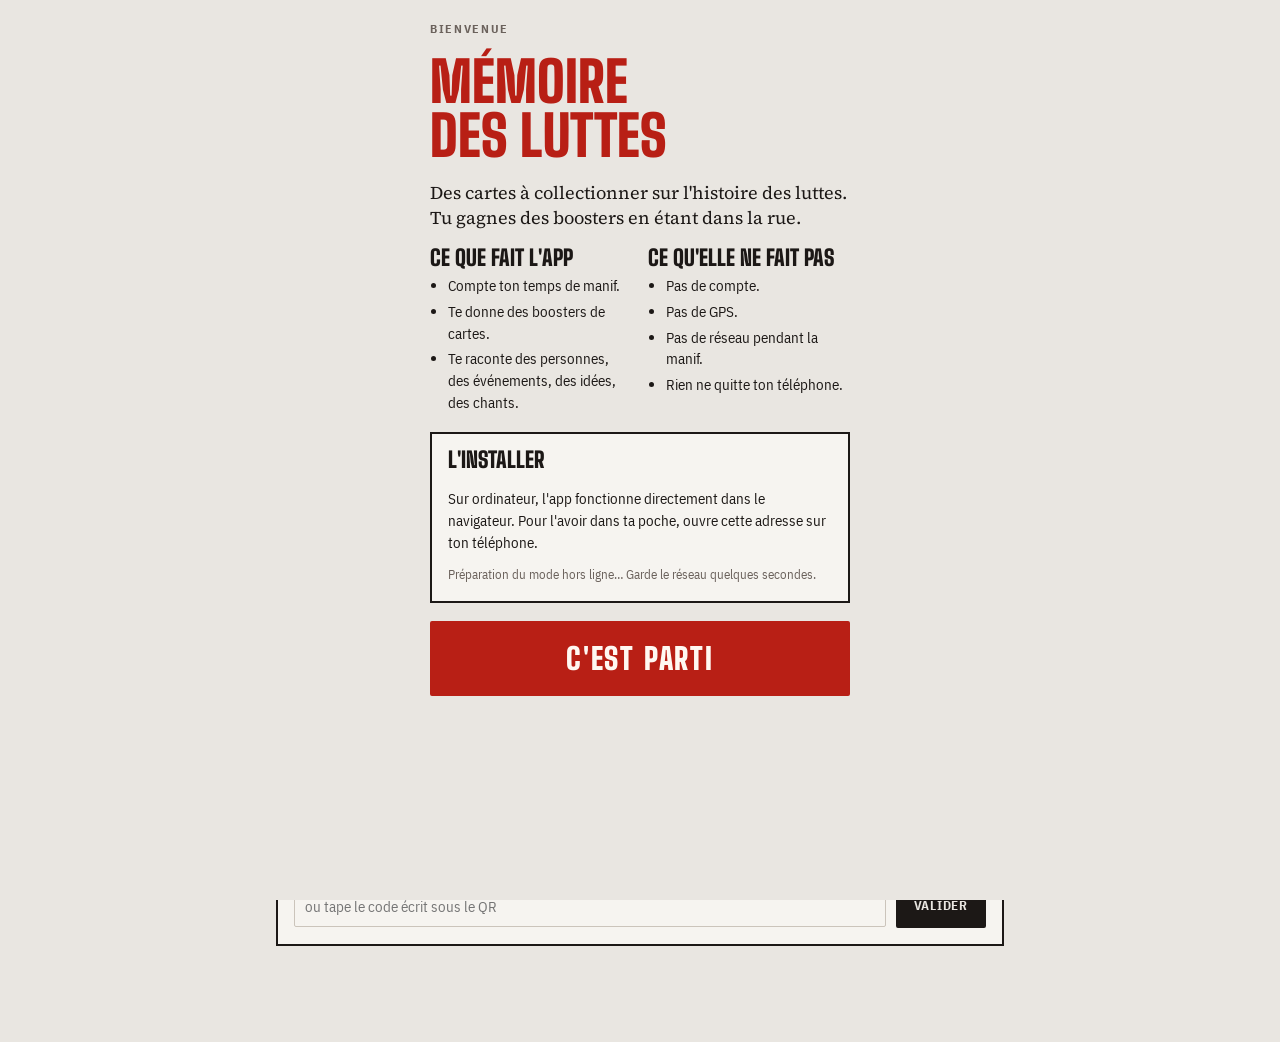
==== app/index.html @ 80eb3a59 "Publication" ====
<!doctype html>
<html lang="fr">
  <head>
    <meta charset="UTF-8" />
    <meta name="viewport" content="width=device-width, initial-scale=1.0, viewport-fit=cover" />
    <meta http-equiv="Content-Security-Policy" content="default-src 'self'; img-src 'self' data: blob:; style-src 'self' 'unsafe-inline'; font-src 'self'; connect-src 'self'; worker-src 'self' blob:; manifest-src 'self'; object-src 'none'; base-uri 'self'" />
    <meta name="referrer" content="no-referrer" />
    <meta name="theme-color" content="#1C1816" />
    <link rel="icon" type="image/svg+xml" href="./favicon.svg" />
    <link rel="apple-touch-icon" href="./icones/apple-touch-icon.png" />
    <link rel="manifest" href="./manifest.webmanifest" />
    <meta name="apple-mobile-web-app-capable" content="yes" />
    <meta name="apple-mobile-web-app-title" content="Mémoire des luttes" />
    <meta name="description" content="Cartes à collectionner sur l'histoire des luttes. Sans compte, sans GPS, sans réseau." />
    <title>Mémoire des luttes</title>
    <script type="module" crossorigin src="./assets/index-CGkrVudr.js"></script>
    <link rel="stylesheet" crossorigin href="./assets/index-DsTCMyQb.css">
  <link rel="manifest" href="./manifest.webmanifest"></head>
  <body>
    <div id="app"></div>
  </body>
</html>
---- app/assets/index-DsTCMyQb.css ----
@font-face{font-family:Big Shoulders Display;font-style:normal;font-display:swap;font-weight:700;src:url(./big-shoulders-display-latin-700-normal-KM2fueoL.woff2)format("woff2"),url(./big-shoulders-display-latin-700-normal-CMi6UoP4.woff)format("woff")}@font-face{font-family:Big Shoulders Display;font-style:normal;font-display:swap;font-weight:900;src:url(./big-shoulders-display-latin-900-normal-CW8trzgu.woff2)format("woff2"),url(./big-shoulders-display-latin-900-normal-DMT-1gsg.woff)format("woff")}@font-face{font-family:IBM Plex Sans Condensed;font-style:normal;font-display:swap;font-weight:400;src:url(./ibm-plex-sans-condensed-latin-400-normal-DKyD6XsY.woff2)format("woff2"),url(./ibm-plex-sans-condensed-latin-400-normal-5i361Byk.woff)format("woff")}@font-face{font-family:IBM Plex Sans Condensed;font-style:normal;font-display:swap;font-weight:700;src:url(./ibm-plex-sans-condensed-latin-700-normal-D8r4s4aS.woff2)format("woff2"),url(./ibm-plex-sans-condensed-latin-700-normal-D3enqrvP.woff)format("woff")}@font-face{font-family:"Source Serif 4";font-style:normal;font-display:swap;font-weight:400;src:url(./source-serif-4-latin-400-normal-DJ5YJwmz.woff2)format("woff2"),url(./source-serif-4-latin-400-normal-C1O10bxN.woff)format("woff")}@font-face{font-family:"Source Serif 4";font-style:italic;font-display:swap;font-weight:400;src:url(./source-serif-4-latin-400-italic-0j97Jm6B.woff2)format("woff2"),url(./source-serif-4-latin-400-italic-DZulBB6l.woff)format("woff")}:root{--papier:#e9e6e1;--encre:#1c1816;--rouge:#b81f15;--sur-rouge:#fff8f2;--discret:#6b625c;--trait:#cbc4bb;--carte:#f6f4f0;--or:#7d5b06;--trame:#b81f1580;--f-affiche:"Big Shoulders Display", Impact, "Arial Narrow", sans-serif;--f-interface:"IBM Plex Sans Condensed", "Arial Narrow", system-ui, sans-serif;--f-texte:"Source Serif 4", Georgia, serif;--lightningcss-light:initial;--lightningcss-dark: ;color-scheme:light}@media (prefers-color-scheme:dark){:root:not([data-theme=light]){--papier:#151210;--encre:#eee7de;--rouge:#f2584d;--sur-rouge:#1a0705;--discret:#a3988e;--trait:#3a322c;--carte:#211c19;--or:#e2b54e;--trame:#ee423680;--lightningcss-light: ;--lightningcss-dark:initial;color-scheme:dark}}:root[data-theme=dark]{--papier:#151210;--encre:#eee7de;--rouge:#f2584d;--sur-rouge:#1a0705;--discret:#a3988e;--trait:#3a322c;--carte:#211c19;--or:#e2b54e;--trame:#ee423680;--lightningcss-light: ;--lightningcss-dark:initial;color-scheme:dark}*,:before,:after{box-sizing:border-box}html,body{height:100%;margin:0}body{background:var(--papier);color:var(--encre);font-family:var(--f-interface);-webkit-text-size-adjust:100%;font-size:15px;line-height:1.45}h1,h2,h3{font-family:var(--f-affiche);text-transform:uppercase;text-wrap:balance;margin:0;line-height:.95}h1{font-size:44px;font-weight:900}h2{font-size:28px;font-weight:900}p{margin:0}img{max-width:100%}[hidden]{display:none!important}:focus-visible{outline:3px solid var(--rouge);outline-offset:2px}.surtitre{letter-spacing:.14em;text-transform:uppercase;color:var(--discret);font-size:12px;font-weight:700}.discret{color:var(--discret)}.pile{flex-direction:column;gap:14px;display:flex}@media (prefers-reduced-motion:reduce){*{transition:none!important;animation:none!important}}button,.bouton{font:inherit;cursor:pointer;border:2px solid var(--encre);color:var(--encre);text-transform:uppercase;letter-spacing:.06em;background:0 0;border-radius:2px;padding:10px 16px;font-size:13px;font-weight:700}button.rouge{background:var(--rouge);border-color:var(--rouge);color:var(--sur-rouge)}button.encre{background:var(--encre);color:var(--papier)}button:disabled{opacity:.4;cursor:not-allowed}input,select,textarea{font:inherit;color:var(--encre);background:var(--carte);border:1.5px solid var(--trait);border-radius:2px;width:100%;padding:9px 10px}textarea{resize:vertical;min-height:70px;font-family:var(--f-texte);font-size:14px}label{flex-direction:column;gap:5px;font-size:13px;font-weight:700;display:flex}label small{color:var(--discret);font-weight:400}.ligne{flex-wrap:wrap;align-items:center;gap:10px;display:flex}.encart{border:2px solid var(--encre);background:var(--carte);flex-direction:column;gap:12px;padding:16px;display:flex}.note{color:var(--discret);border-left:3px solid var(--trait);padding-left:10px;font-size:13px}.grille{grid-template-columns:repeat(auto-fill,minmax(108px,1fr));gap:14px;display:grid}nav.svelte-yxzv7f{z-index:20;background:var(--encre);padding:0 env(safe-area-inset-right,0px) env(safe-area-inset-bottom,0px) env(safe-area-inset-left,0px);grid-template-columns:repeat(5,1fr);display:grid;position:fixed;bottom:0;left:0;right:0}a.svelte-yxzv7f{color:var(--papier);text-align:center;text-transform:uppercase;letter-spacing:.06em;padding:12px 2px 13px;font-size:11px;font-weight:700;text-decoration:none}.icone.svelte-yxzv7f{font-family:var(--f-affiche);margin-bottom:3px;font-size:22px;line-height:1;display:block}a[aria-current=page].svelte-yxzv7f{background:var(--rouge);color:var(--sur-rouge)}.fond.svelte-tis5au{z-index:40;background:var(--papier);padding:calc(20px + env(safe-area-inset-top,0px)) max(16px, env(safe-area-inset-right,0px)) calc(30px + env(safe-area-inset-bottom,0px)) max(16px, env(safe-area-inset-left,0px));outline:none;position:fixed;inset:0;overflow-y:auto}.contenu.svelte-tis5au{flex-direction:column;align-items:center;gap:16px;max-width:420px;margin:0 auto;display:flex}.carte.svelte-1ct2o92{background:var(--carte);border:2px solid var(--encre);width:100%;max-width:380px;box-shadow:6px 6px 0 var(--encre);flex-direction:column;display:flex}.bandeau.svelte-1ct2o92{background:var(--encre);color:var(--papier);text-transform:uppercase;letter-spacing:.1em;justify-content:space-between;gap:8px;padding:6px 10px;font-size:11px;font-weight:700;display:flex}.r-rare.svelte-1ct2o92 .bandeau:where(.svelte-1ct2o92){background:var(--rouge);color:var(--sur-rouge)}.r-legendaire.svelte-1ct2o92{border-color:var(--or);box-shadow:6px 6px 0 var(--or)}.r-legendaire.svelte-1ct2o92 .bandeau:where(.svelte-1ct2o92){background:var(--or);color:var(--carte)}.r-evenement.svelte-1ct2o92{border:3px double var(--rouge);box-shadow:6px 6px 0 var(--rouge)}.r-evenement.svelte-1ct2o92 .bandeau:where(.svelte-1ct2o92){background:repeating-linear-gradient(-45deg, var(--rouge) 0 8px, var(--encre) 8px 16px);color:var(--sur-rouge)}.r-evenement.svelte-1ct2o92 .bandeau:where(.svelte-1ct2o92) span:where(.svelte-1ct2o92){background:var(--rouge);padding:0 4px}.visuel.svelte-1ct2o92{aspect-ratio:16/9;border-bottom:2px solid var(--encre);background:radial-gradient(var(--trame) 34%, transparent 36%) 0 0 / 9px 9px, var(--carte);place-items:center;max-width:100%;display:grid;position:relative;overflow:hidden}.visuel.svelte-1ct2o92 span:where(.svelte-1ct2o92){font-family:var(--f-affiche);font-size:92px;font-weight:900;line-height:1}.visuel.svelte-1ct2o92 img:where(.svelte-1ct2o92){object-fit:cover;filter:grayscale()contrast(1.15);mix-blend-mode:multiply;width:100%;height:100%}.numero.svelte-1ct2o92{background:var(--encre);color:var(--papier);font-family:var(--f-affiche);font-variant-numeric:tabular-nums;padding:2px 8px;font-size:18px;font-weight:900;position:absolute;bottom:8px;right:8px}.corps.svelte-1ct2o92{flex-direction:column;gap:10px;padding:12px 14px 14px;display:flex}h3.svelte-1ct2o92{font-size:30px;font-weight:900}.sous-titre.svelte-1ct2o92{font-family:var(--f-affiche);color:var(--rouge);letter-spacing:.04em;margin-top:2px;font-size:17px;font-weight:700}h4.svelte-1ct2o92{text-transform:uppercase;letter-spacing:.12em;color:var(--discret);margin:0 0 3px;font-size:11px}p.svelte-1ct2o92{font-family:var(--f-texte);font-size:14.5px;line-height:1.5}.regard.svelte-1ct2o92{border-left:4px solid var(--rouge);padding-left:10px}blockquote.svelte-1ct2o92{font-family:var(--f-texte);border-block:1.5px solid var(--trait);margin:0;padding:8px 0;font-size:16px;font-style:italic;line-height:1.4}cite.svelte-1ct2o92{font-style:normal;font-family:var(--f-interface);color:var(--discret);margin-top:4px;font-size:12px;display:block}.liens.svelte-1ct2o92{flex-wrap:wrap;gap:6px;display:flex}.lien.svelte-1ct2o92{font:inherit;border:1.5px solid var(--encre);color:var(--encre);cursor:pointer;background:0 0;border-radius:20px;padding:3px 8px;font-size:12px;font-weight:700}.a-trouver.svelte-1ct2o92{color:var(--discret);border-style:dashed;border-color:var(--trait);cursor:default}footer.svelte-1ct2o92{color:var(--discret);border-top:1.5px solid var(--trait);flex-wrap:wrap;justify-content:space-between;gap:8px;padding-top:8px;font-size:11px;display:flex}.sceau.svelte-1ct2o92{color:var(--or);font-weight:700}.sceau.local.svelte-1ct2o92{color:var(--discret)}.mini.svelte-ieobdl{all:unset;box-sizing:border-box;cursor:pointer;aspect-ratio:5/7;background:var(--carte);border:2px solid var(--encre);width:100%;max-width:100%;box-shadow:3px 3px 0 var(--encre);color:var(--encre);flex-direction:column;display:flex;position:relative}.mini.svelte-ieobdl:focus-visible{outline:3px solid var(--rouge);outline-offset:2px}.r-rare.svelte-ieobdl{border-color:var(--rouge);box-shadow:3px 3px 0 var(--rouge)}.r-legendaire.svelte-ieobdl{border-color:var(--or);box-shadow:3px 3px 0 var(--or)}.r-evenement.svelte-ieobdl{border:3px double var(--rouge)}.visuel.svelte-ieobdl{background:radial-gradient(var(--trame) 34%, transparent 36%) 0 0 / 7px 7px;flex:1;place-items:center;display:grid;overflow:hidden}.visuel.svelte-ieobdl span:where(.svelte-ieobdl){font-family:var(--f-affiche);font-size:40px;font-weight:900}.visuel.svelte-ieobdl img:where(.svelte-ieobdl){object-fit:cover;filter:grayscale()contrast(1.1);mix-blend-mode:multiply;width:100%;height:100%}.titre.svelte-ieobdl{font-family:var(--f-affiche);text-transform:uppercase;text-wrap:balance;padding:6px 6px 2px;font-size:15px;font-weight:900;line-height:1}.famille.svelte-ieobdl{text-transform:uppercase;letter-spacing:.08em;color:var(--discret);padding:0 6px 6px;font-size:10px;font-weight:700}.nouvelle.svelte-ieobdl{background:var(--rouge);color:var(--sur-rouge);letter-spacing:.06em;padding:1px 5px;font-size:10px;font-weight:700;position:absolute;top:4px;left:4px}.nombre.svelte-ieobdl{background:var(--encre);color:var(--papier);padding:0 5px;font-size:11px;font-weight:700;position:absolute;top:4px;right:4px}h2.svelte-l7shsg,p.svelte-l7shsg{text-align:center}.revelation.svelte-l7shsg{grid-template-columns:repeat(3,minmax(0,1fr));gap:10px;width:100%;padding-right:4px;display:grid}.retourne.svelte-l7shsg{all:unset;cursor:pointer;perspective:900px;min-width:0}.retourne.svelte-l7shsg:focus-visible{outline:3px solid var(--rouge);outline-offset:3px}.interieur.svelte-l7shsg{transform-style:preserve-3d;transition:transform .7s cubic-bezier(.2,.8,.2,1);position:relative}.ouverte.svelte-l7shsg .interieur:where(.svelte-l7shsg){transform:rotateY(180deg)}.face.svelte-l7shsg{backface-visibility:hidden;transform:rotateY(180deg)}.dos.svelte-l7shsg{backface-visibility:hidden;background:var(--rouge);border:2px solid var(--encre);color:var(--sur-rouge);font-family:var(--f-affiche);background-image:repeating-linear-gradient(45deg,#0000 0 10px,#0000001f 10px 20px);place-items:center;font-size:44px;font-weight:900;display:grid;position:absolute;inset:0}.annonce.svelte-doeg2h{left:50%;bottom:calc(84px + env(safe-area-inset-bottom,0px));z-index:50;background:var(--encre);color:var(--papier);text-align:center;max-width:calc(100% - 32px);padding:10px 16px;font-weight:700;position:fixed;transform:translate(-50%)}ol.svelte-g2y2kr{flex-direction:column;gap:4px;margin:0;padding-left:20px;display:flex}.etat.svelte-g2y2kr{color:var(--discret);font-size:13px}.etat.pret.svelte-g2y2kr{color:var(--encre);font-weight:700}.accueil.svelte-173tqgh{flex-direction:column;gap:18px;width:100%;display:flex}h1.svelte-173tqgh{color:var(--rouge);font-size:56px}.chapeau.svelte-173tqgh{font-family:var(--f-texte);font-size:18px;line-height:1.4}.deux.svelte-173tqgh{grid-template-columns:1fr 1fr;gap:16px;display:grid}@media (width<=380px){.deux.svelte-173tqgh{grid-template-columns:1fr}}section.svelte-173tqgh h2:where(.svelte-173tqgh){margin-bottom:6px;font-size:22px}ul.svelte-173tqgh{flex-direction:column;gap:4px;margin:0;padding-left:18px;display:flex}.geant.svelte-173tqgh{font-family:var(--f-affiche);width:100%;padding:14px 18px;font-size:30px;font-weight:900}.bandeau.svelte-yimfg8{z-index:30;background:var(--encre);color:var(--papier);padding:calc(10px + env(safe-area-inset-top,0px)) max(16px, env(safe-area-inset-right,0px)) 10px max(16px, env(safe-area-inset-left,0px));justify-content:space-between;align-items:center;gap:12px;font-weight:700;display:flex;position:fixed;top:0;left:0;right:0}button.svelte-yimfg8{flex:none;padding:6px 12px}header.svelte-10cbn0u{border-bottom:4px solid var(--encre);justify-content:space-between;align-items:flex-end;gap:12px;margin-bottom:22px;padding-bottom:10px;display:flex}.marque.svelte-10cbn0u{font-family:var(--f-affiche);text-transform:uppercase;color:var(--rouge);text-align:right;white-space:pre-line;font-size:15px;font-weight:900;line-height:1}.serree.svelte-1srik7t{gap:6px}.large.svelte-1srik7t{flex:1;min-width:0}.petit.svelte-1srik7t{font-size:13px}.session.svelte-1srik7t{border:3px solid var(--encre);background:var(--carte);flex-direction:column;gap:14px;padding:18px;display:flex}.session.active.svelte-1srik7t{border-color:var(--rouge)}.chrono.svelte-1srik7t{font-family:var(--f-affiche);font-variant-numeric:tabular-nums;font-size:64px;font-weight:900;line-height:.9}.active.svelte-1srik7t .chrono:where(.svelte-1srik7t){color:var(--rouge)}.barre.svelte-1srik7t{border:2px solid var(--encre);height:12px;position:relative}.barre.svelte-1srik7t i:where(.svelte-1srik7t){background:var(--rouge);position:absolute;inset:0 auto 0 0}.geant.svelte-1srik7t{font-family:var(--f-affiche);letter-spacing:.03em;width:100%;padding:14px 18px;font-size:30px;font-weight:900}.case.svelte-1srik7t{flex-direction:row;align-items:center;gap:8px;font-weight:500}.case.svelte-1srik7t input:where(.svelte-1srik7t){width:auto}.booster.svelte-1srik7t{border:3px dashed var(--rouge);align-items:center;gap:16px;padding:16px;display:flex}.enveloppe.svelte-1srik7t{aspect-ratio:5/7;background:var(--rouge);width:74px;color:var(--sur-rouge);font-family:var(--f-affiche);box-shadow:5px 5px 0 var(--encre);flex:none;place-items:center;font-size:30px;font-weight:900;display:grid;transform:rotate(-4deg)}.stats.svelte-1srik7t{border:2px solid var(--encre);grid-template-columns:repeat(3,1fr);display:grid}.stats.svelte-1srik7t div:where(.svelte-1srik7t){border-right:2px solid var(--encre);padding:10px 12px}.stats.svelte-1srik7t div:where(.svelte-1srik7t):last-child{border-right:0}.stats.svelte-1srik7t b:where(.svelte-1srik7t){font-family:var(--f-affiche);font-variant-numeric:tabular-nums;font-size:34px;font-weight:900;line-height:1;display:block}.stats.svelte-1srik7t span:where(.svelte-1srik7t){color:var(--discret);text-transform:uppercase;letter-spacing:.06em;font-size:12px;font-weight:700}form.svelte-1srik7t input:where(.svelte-1srik7t){flex:1;min-width:0}.geant-moyen.svelte-1srik7t{font-family:var(--f-affiche);padding:12px 16px;font-size:22px;font-weight:900}.cachee.svelte-543g9v{aspect-ratio:5/7;border:2px dashed var(--trait);flex-direction:column;display:flex}.visuel.svelte-543g9v{font-family:var(--f-affiche);color:var(--trait);flex:1;place-items:center;font-size:46px;font-weight:900;display:grid}.titre.svelte-543g9v{font-family:var(--f-affiche);color:var(--discret);padding:6px 6px 2px;font-size:15px;font-weight:900}.famille.svelte-543g9v{text-transform:uppercase;letter-spacing:.08em;color:var(--discret);padding:0 6px 6px;font-size:10px;font-weight:700}.serree.svelte-14td9zu{gap:8px}.tete.svelte-14td9zu{border-bottom:2px solid var(--encre);padding-bottom:6px}.tete.svelte-14td9zu p:where(.svelte-14td9zu){font-size:13px}svg.svelte-14td9zu{background:var(--carte);border:2px solid var(--encre);width:100%;height:auto;display:block}line.svelte-14td9zu{stroke:var(--encre);stroke-width:1.5px;opacity:.5}line.inconnu.svelte-14td9zu{stroke-dasharray:4 4;opacity:.35}.noeud.svelte-14td9zu{cursor:pointer}.noeud.svelte-14td9zu:focus-visible circle:where(.svelte-14td9zu){stroke:var(--rouge);stroke-width:4px}.noeud.svelte-14td9zu circle:where(.svelte-14td9zu){fill:var(--encre);stroke:var(--carte);stroke-width:3px}.noeud.r-rare.svelte-14td9zu circle:where(.svelte-14td9zu){fill:var(--rouge)}.noeud.r-legendaire.svelte-14td9zu circle:where(.svelte-14td9zu){fill:var(--or)}.init.svelte-14td9zu{font-family:var(--f-affiche);fill:var(--carte);pointer-events:none;font-size:17px;font-weight:900}.nom.svelte-14td9zu{font-family:var(--f-interface);fill:var(--encre);paint-order:stroke;stroke:var(--carte);stroke-width:3px;pointer-events:none;font-size:14px;font-weight:700}.cache.svelte-14td9zu{cursor:default}.cache.svelte-14td9zu circle:where(.svelte-14td9zu){fill:var(--carte);stroke:var(--trait);stroke-width:2px;stroke-dasharray:3 3}.cache.svelte-14td9zu .init:where(.svelte-14td9zu){fill:var(--discret)}.serie.svelte-l3h5cl{flex-direction:column;gap:12px;padding-bottom:12px;display:flex}.tete.svelte-l3h5cl{border-bottom:2px solid var(--encre);justify-content:space-between;align-items:baseline;gap:10px;padding-bottom:6px;display:flex}.complete.svelte-l3h5cl .tete:where(.svelte-l3h5cl){border-color:var(--rouge)}.tete.svelte-l3h5cl p:where(.svelte-l3h5cl){font-size:13px}.compte.svelte-l3h5cl{font-family:var(--f-affiche);color:var(--rouge);font-variant-numeric:tabular-nums;font-size:22px;font-weight:900}.rouge-texte.svelte-l3h5cl{color:var(--rouge)}.frise.svelte-l3h5cl{background:var(--rouge);border-color:var(--rouge);color:var(--sur-rouge);margin-top:6px;padding:5px 10px;font-size:11px}.code.svelte-1xu5tkn{min-height:100px;font-family:ui-monospace,Menlo,monospace;font-size:12px}.fichier.svelte-1xu5tkn{flex-direction:row;font-size:13px}.editeur.svelte-19vov42{grid-template-columns:minmax(0,1fr) minmax(0,1fr);align-items:start;gap:22px;display:grid}.apercu.svelte-19vov42{top:calc(12px + env(safe-area-inset-top,0px));position:sticky}@media (width<=700px){.editeur.svelte-19vov42{grid-template-columns:minmax(0,1fr)}.apercu.svelte-19vov42{order:-1;position:static}}.deux.svelte-19vov42{grid-template-columns:1fr 1fr;gap:10px;display:grid}label.svelte-19vov42>span:where(.svelte-19vov42){flex-direction:column;gap:2px;display:flex}.suite.svelte-19vov42{margin-top:30px}.tete.svelte-19vov42{border-bottom:2px solid var(--encre);justify-content:space-between;align-items:baseline;padding-bottom:6px;display:flex}.compte.svelte-19vov42{font-family:var(--f-affiche);color:var(--rouge);font-size:22px;font-weight:900}.liste.svelte-19vov42{flex-direction:column;gap:8px;display:flex}.element.svelte-19vov42{border:1.5px solid var(--trait);background:var(--carte);flex-wrap:wrap;justify-content:space-between;align-items:center;gap:8px;padding:8px 10px;display:flex}.element.svelte-19vov42 b:where(.svelte-19vov42){font-family:var(--f-affiche);text-transform:uppercase;overflow-wrap:anywhere;min-width:0;font-size:18px}.actions.svelte-19vov42 button{padding:5px 9px;font-size:11px}.petit.svelte-19vov42{font-size:14px}.code.svelte-19vov42{min-height:120px;font-family:ui-monospace,Menlo,monospace;font-size:12px}.cle.svelte-1wegk4p{flex-direction:column;gap:4px;display:flex}code.svelte-1wegk4p{background:var(--papier);padding:1px 4px;font-family:ui-monospace,Menlo,monospace;font-size:13px}small.svelte-1wegk4p{color:var(--discret);font-size:12.5px}.demo.svelte-1wegk4p{color:var(--rouge)}ul.svelte-1wegk4p{flex-direction:column;gap:8px;margin:0;padding:0;list-style:none;display:flex}li.svelte-1wegk4p{border:1.5px solid var(--trait);background:var(--papier);flex-direction:column;gap:6px;padding:10px;display:flex}li.attente.svelte-1wegk4p{border-color:var(--rouge);border-style:dashed}li.svelte-1wegk4p>div:where(.svelte-1wegk4p):first-child{flex-wrap:wrap;align-items:baseline;gap:8px;display:flex}.badge.svelte-1wegk4p{text-transform:uppercase;letter-spacing:.06em;font-size:11px;font-weight:700}.officiel.svelte-1wegk4p{color:var(--or)}.local.svelte-1wegk4p{color:var(--discret)}.invalide.svelte-1wegk4p,.raison.svelte-1wegk4p{color:var(--rouge)}h3.svelte-1wegk4p{font-size:20px}.petit.svelte-1wegk4p{font-size:13px}li.svelte-1wegk4p button{padding:5px 10px;font-size:11px}.deux.svelte-1q1vfn3{grid-template-columns:1fr 1fr;gap:10px;display:grid}.confiance.svelte-pahqca{grid-template-columns:auto 1fr;gap:6px 12px;font-size:14px;display:grid}.confiance.svelte-pahqca b:where(.svelte-pahqca){font-family:var(--f-affiche);text-transform:uppercase;font-size:18px}.or.svelte-pahqca{color:var(--or)}.rouge-texte.svelte-pahqca{color:var(--rouge)}ol.svelte-pahqca{gap:8px;margin:0;padding-left:20px}svg.svelte-7mkip7{background:#ede8e0;border:2px solid #1c1816;width:100%;height:auto;display:block}.petit.svelte-1ovms5{font-size:13px}.serree.svelte-1ovms5{gap:6px}.entre.svelte-1ovms5{justify-content:space-between}.progression.svelte-1ovms5{flex-wrap:wrap;align-items:flex-end;gap:16px;display:flex}.progression.svelte-1ovms5>div:where(.svelte-1ovms5):first-child{flex-direction:column;flex:1;gap:6px;min-width:200px;display:flex}.barre.svelte-1ovms5{border:2px solid var(--encre);height:10px;position:relative}.barre.svelte-1ovms5 i:where(.svelte-1ovms5){background:var(--rouge);position:absolute;inset:0 auto 0 0}.fragments.svelte-1ovms5{flex-wrap:wrap;align-items:center;gap:4px;display:flex}.fragments.svelte-1ovms5 span:where(.svelte-1ovms5){border:2px solid var(--rouge);width:14px;height:14px;transform:rotate(45deg)}.fragments.svelte-1ovms5 span.plein:where(.svelte-1ovms5){background:var(--rouge)}.fragments.svelte-1ovms5 small:where(.svelte-1ovms5){width:100%;color:var(--discret);text-transform:uppercase;letter-spacing:.06em;font-size:11px;font-weight:700}.enonce.svelte-1ovms5{font-family:var(--f-texte);font-size:18px;font-weight:600;line-height:1.35}blockquote.svelte-1ovms5{font-family:var(--f-texte);border-left:4px solid var(--rouge);margin:0;padding:8px 0 8px 12px;font-size:15px;font-style:italic;line-height:1.45}.choix.svelte-1ovms5{gap:8px;display:grid}.choix-bouton.svelte-1ovms5{text-transform:none;letter-spacing:0;text-align:left;background:var(--papier);padding:12px 14px;font-size:15px}.choix-bouton.svelte-1ovms5:disabled{opacity:1;cursor:default}.choix-bouton.juste.svelte-1ovms5{background:var(--encre);color:var(--papier)}.choix-bouton.faux.svelte-1ovms5{background:var(--rouge);border-color:var(--rouge);color:var(--sur-rouge);text-decoration:line-through}.correction.svelte-1ovms5{border-left:4px solid var(--rouge);flex-direction:column;gap:4px;padding-left:10px;display:flex}.correction.ok.svelte-1ovms5{border-color:var(--encre)}.correction.svelte-1ovms5 p:where(.svelte-1ovms5){font-family:var(--f-texte);font-size:14px}.bilan.svelte-1ovms5{font-family:var(--f-affiche);color:var(--rouge);font-size:64px;font-weight:900;line-height:1}.lien.svelte-1ovms5{text-transform:none;letter-spacing:0;color:var(--discret);border:0;padding:0;font-weight:500;text-decoration:underline}.elements.svelte-1ovms5{flex-direction:column;margin:0;padding:0;list-style:none;display:flex}.elements.svelte-1ovms5 li:where(.svelte-1ovms5){border-bottom:1.5px solid var(--trait);grid-template-columns:7.5em 1fr auto;gap:8px;padding:6px 0;font-size:14px;display:grid}.elements.svelte-1ovms5 .nom:where(.svelte-1ovms5){font-family:var(--f-texte)}.elements.svelte-1ovms5 .niveau:where(.svelte-1ovms5){color:var(--rouge);font-weight:700}input.svelte-1ovms5{flex:1;min-width:0}.video.svelte-53q341{aspect-ratio:1;background:var(--encre);border:3px solid var(--encre);width:100%;overflow:hidden}.video.cachee.svelte-53q341{display:none}video.svelte-53q341{object-fit:cover;width:100%;height:100%;display:block}.photo.svelte-53q341{flex-direction:row;justify-content:center;width:100%}form.svelte-53q341{width:100%}form.svelte-53q341 input:where(.svelte-53q341){flex:1;min-width:0}.petit.svelte-53q341{text-align:center;font-size:13px}h2.svelte-53q341{text-align:center}figure.svelte-151h676{flex-direction:column;align-items:center;gap:8px;width:100%;max-width:340px;margin:0;display:flex}img.svelte-151h676{width:100%;height:auto;image-rendering:pixelated;border:3px solid var(--encre);background:#fff}figcaption.svelte-151h676{color:var(--discret);text-align:center;font-size:13px}.verrou.svelte-1ktv1e3{z-index:100;color:#f2f2f2;padding:env(safe-area-inset-top,0px) max(16px, env(safe-area-inset-right,0px)) env(safe-area-inset-bottom,0px) max(16px, env(safe-area-inset-left,0px));background:#2b2b2b;flex-direction:column;justify-content:center;align-items:center;gap:22px;font-family:system-ui,sans-serif;display:flex;position:fixed;inset:0}.points.svelte-1ktv1e3{gap:14px;min-height:16px;display:flex}.points.svelte-1ktv1e3 span:where(.svelte-1ktv1e3){border:2px solid #f2f2f2;border-radius:50%;width:14px;height:14px}.points.svelte-1ktv1e3 span.plein:where(.svelte-1ktv1e3){background:#f2f2f2}.message.svelte-1ktv1e3{min-height:1.4em;font-size:15px}.clavier.svelte-1ktv1e3{grid-template-columns:repeat(3,72px);gap:14px;display:grid}.clavier.svelte-1ktv1e3 button:where(.svelte-1ktv1e3){color:#f2f2f2;text-transform:none;letter-spacing:0;background:#444;border:0;border-radius:50%;width:72px;height:72px;padding:0;font:500 24px system-ui,sans-serif}.clavier.svelte-1ktv1e3 button:where(.svelte-1ktv1e3):focus-visible{outline-offset:2px;outline:3px solid #f2f2f2}.centre.svelte-109scx8{text-align:center}.frise.svelte-109scx8{border-left:4px solid var(--rouge);flex-direction:column;gap:16px;width:100%;margin:0;padding:0 0 0 26px;list-style:none;display:flex}li.svelte-109scx8{flex-direction:column;gap:2px;display:flex;position:relative}li.svelte-109scx8:before{content:"";background:var(--papier);border:4px solid var(--rouge);border-radius:50%;width:14px;height:14px;position:absolute;top:6px;left:-35px}.annee.svelte-109scx8{font-family:var(--f-affiche);color:var(--rouge);font-variant-numeric:tabular-nums;font-size:26px;font-weight:900;line-height:1}.titre.svelte-109scx8{all:unset;cursor:pointer;font-family:var(--f-texte);text-underline-offset:3px;font-size:17px;font-weight:600;text-decoration:underline;text-decoration-thickness:1px}.titre.svelte-109scx8:focus-visible{outline:3px solid var(--rouge);outline-offset:2px}.dates.svelte-109scx8{color:var(--discret);font-size:13px}main.svelte-1n46o8q{max-width:760px;padding-top:calc(20px + env(safe-area-inset-top,0px));padding-bottom:calc(96px + env(safe-area-inset-bottom,0px));padding-left:max(16px, env(safe-area-inset-left,0px));padding-right:max(16px, env(safe-area-inset-right,0px));margin:0 auto}.petit.svelte-1n46o8q{text-align:center;font-size:13px}.centre.svelte-1n46o8q{text-align:center}
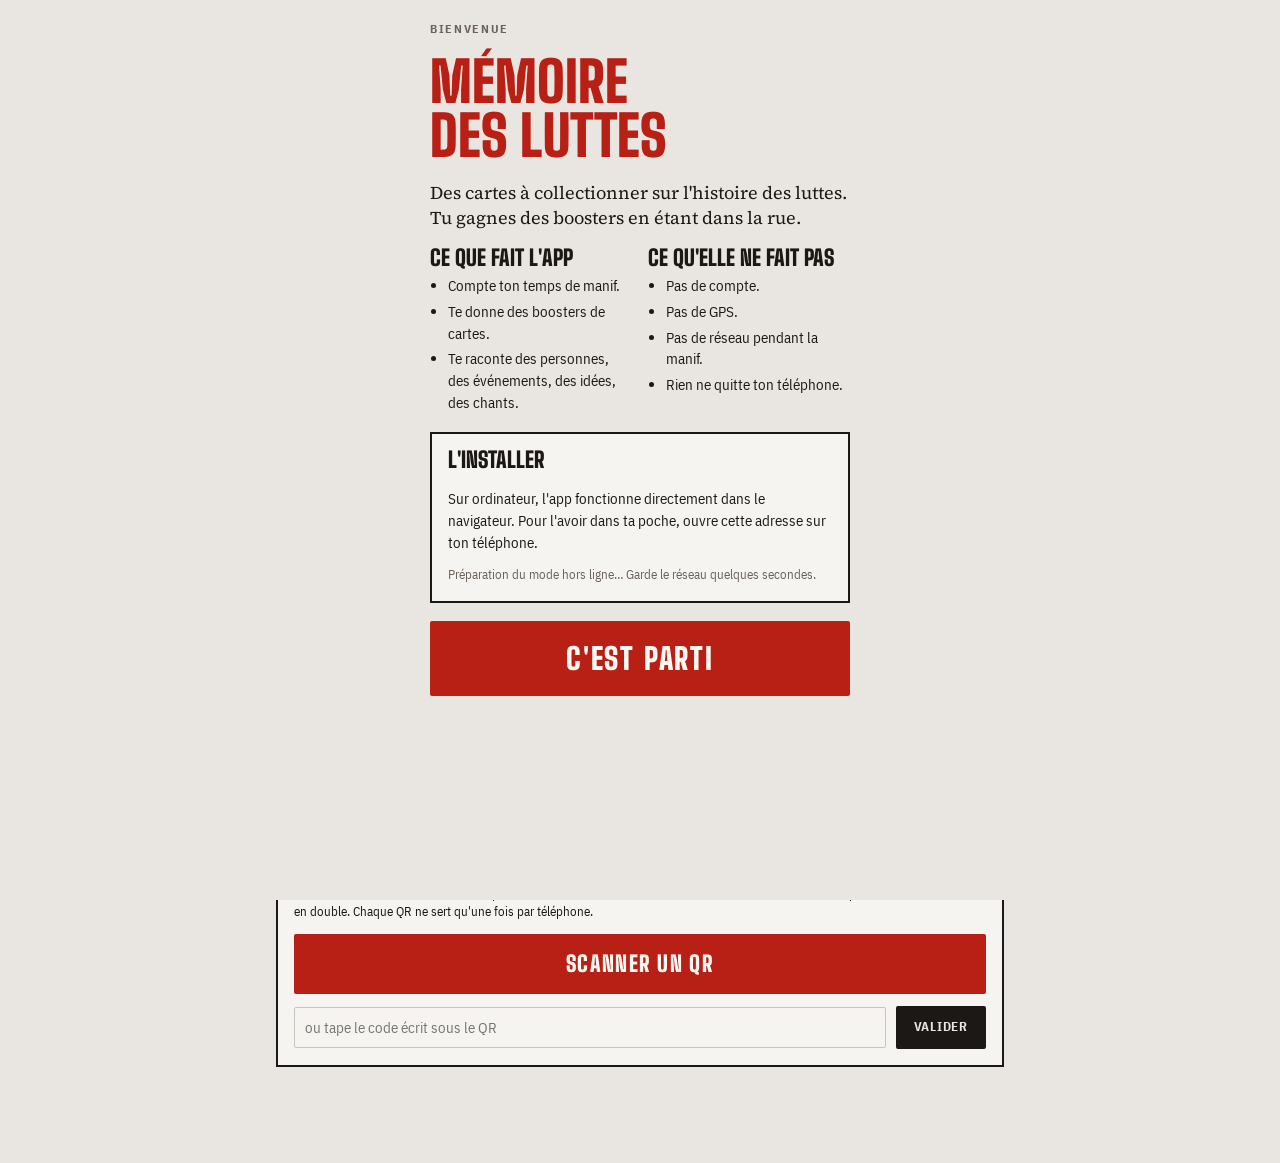
==== commit 71ea705d: "Publication (atelier de dessin, équipement, actions)" ====
--- a/app/index.html
+++ b/app/index.html
@@ -13,8 +13,10 @@
     <meta name="apple-mobile-web-app-title" content="Mémoire des luttes" />
     <meta name="description" content="Cartes à collectionner sur l'histoire des luttes. Sans compte, sans GPS, sans réseau." />
     <title>Mémoire des luttes</title>
-    <script type="module" crossorigin src="./assets/index-CGkrVudr.js"></script>
-    <link rel="stylesheet" crossorigin href="./assets/index-DsTCMyQb.css">
+    <script type="module" crossorigin src="./assets/app-DjQuXDyJ.js"></script>
+    <link rel="modulepreload" crossorigin href="./assets/Ennemi-DhCh6ZJW.js">
+    <link rel="stylesheet" crossorigin href="./assets/Ennemi-CE6KDmi6.css">
+    <link rel="stylesheet" crossorigin href="./assets/app-Bej3J4Jl.css">
   <link rel="manifest" href="./manifest.webmanifest"></head>
   <body>
     <div id="app"></div>
--- a/app/assets/Ennemi-CE6KDmi6.css
+++ b/app/assets/Ennemi-CE6KDmi6.css
@@ -0,0 +1 @@
+@font-face{font-family:Big Shoulders Display;font-style:normal;font-display:swap;font-weight:700;src:url(./big-shoulders-display-latin-700-normal-KM2fueoL.woff2)format("woff2"),url(./big-shoulders-display-latin-700-normal-CMi6UoP4.woff)format("woff")}@font-face{font-family:Big Shoulders Display;font-style:normal;font-display:swap;font-weight:900;src:url(./big-shoulders-display-latin-900-normal-CW8trzgu.woff2)format("woff2"),url(./big-shoulders-display-latin-900-normal-DMT-1gsg.woff)format("woff")}@font-face{font-family:IBM Plex Sans Condensed;font-style:normal;font-display:swap;font-weight:400;src:url(./ibm-plex-sans-condensed-latin-400-normal-DKyD6XsY.woff2)format("woff2"),url(./ibm-plex-sans-condensed-latin-400-normal-5i361Byk.woff)format("woff")}@font-face{font-family:IBM Plex Sans Condensed;font-style:normal;font-display:swap;font-weight:700;src:url(./ibm-plex-sans-condensed-latin-700-normal-D8r4s4aS.woff2)format("woff2"),url(./ibm-plex-sans-condensed-latin-700-normal-D3enqrvP.woff)format("woff")}@font-face{font-family:"Source Serif 4";font-style:normal;font-display:swap;font-weight:400;src:url(./source-serif-4-latin-400-normal-DJ5YJwmz.woff2)format("woff2"),url(./source-serif-4-latin-400-normal-C1O10bxN.woff)format("woff")}@font-face{font-family:"Source Serif 4";font-style:italic;font-display:swap;font-weight:400;src:url(./source-serif-4-latin-400-italic-0j97Jm6B.woff2)format("woff2"),url(./source-serif-4-latin-400-italic-DZulBB6l.woff)format("woff")}:root{--papier:#e9e6e1;--encre:#1c1816;--rouge:#b81f15;--sur-rouge:#fff8f2;--discret:#6b625c;--trait:#cbc4bb;--carte:#f6f4f0;--or:#7d5b06;--trame:#b81f1580;--f-affiche:"Big Shoulders Display", Impact, "Arial Narrow", sans-serif;--f-interface:"IBM Plex Sans Condensed", "Arial Narrow", system-ui, sans-serif;--f-texte:"Source Serif 4", Georgia, serif;--lightningcss-light:initial;--lightningcss-dark: ;color-scheme:light}@media (prefers-color-scheme:dark){:root:not([data-theme=light]){--papier:#151210;--encre:#eee7de;--rouge:#f2584d;--sur-rouge:#1a0705;--discret:#a3988e;--trait:#3a322c;--carte:#211c19;--or:#e2b54e;--trame:#ee423680;--lightningcss-light: ;--lightningcss-dark:initial;color-scheme:dark}}:root[data-theme=dark]{--papier:#151210;--encre:#eee7de;--rouge:#f2584d;--sur-rouge:#1a0705;--discret:#a3988e;--trait:#3a322c;--carte:#211c19;--or:#e2b54e;--trame:#ee423680;--lightningcss-light: ;--lightningcss-dark:initial;color-scheme:dark}*,:before,:after{box-sizing:border-box}html,body{height:100%;margin:0}body{background:var(--papier);color:var(--encre);font-family:var(--f-interface);-webkit-text-size-adjust:100%;font-size:15px;line-height:1.45}h1,h2,h3{font-family:var(--f-affiche);text-transform:uppercase;text-wrap:balance;margin:0;line-height:.95}h1{font-size:44px;font-weight:900}h2{font-size:28px;font-weight:900}p{margin:0}img{max-width:100%}[hidden]{display:none!important}:focus-visible{outline:3px solid var(--rouge);outline-offset:2px}.surtitre{letter-spacing:.14em;text-transform:uppercase;color:var(--discret);font-size:12px;font-weight:700}.discret{color:var(--discret)}.pile{flex-direction:column;gap:14px;display:flex}@media (prefers-reduced-motion:reduce){*{transition:none!important;animation:none!important}}button,.bouton{font:inherit;cursor:pointer;border:2px solid var(--encre);color:var(--encre);text-transform:uppercase;letter-spacing:.06em;background:0 0;border-radius:2px;padding:10px 16px;font-size:13px;font-weight:700}button.rouge{background:var(--rouge);border-color:var(--rouge);color:var(--sur-rouge)}button.encre{background:var(--encre);color:var(--papier)}button:disabled{opacity:.4;cursor:not-allowed}input,select,textarea{font:inherit;color:var(--encre);background:var(--carte);border:1.5px solid var(--trait);border-radius:2px;width:100%;padding:9px 10px}textarea{resize:vertical;min-height:70px;font-family:var(--f-texte);font-size:14px}label{flex-direction:column;gap:5px;font-size:13px;font-weight:700;display:flex}label small{color:var(--discret);font-weight:400}.ligne{flex-wrap:wrap;align-items:center;gap:10px;display:flex}.encart{border:2px solid var(--encre);background:var(--carte);flex-direction:column;gap:12px;padding:16px;display:flex}.note{color:var(--discret);border-left:3px solid var(--trait);padding-left:10px;font-size:13px}.grille{grid-template-columns:repeat(auto-fill,minmax(108px,1fr));gap:14px;display:grid}.flotte.svelte-1lvxz5r{transform-box:fill-box;transform-origin:0;animation:1.6s ease-in-out infinite alternate svelte-1lvxz5r-flotte}.etoiles.svelte-1lvxz5r{transform-box:fill-box;transform-origin:50%;animation:1.2s linear infinite svelte-1lvxz5r-tourne}@keyframes svelte-1lvxz5r-flotte{0%{transform:skewY(-4deg)}to{transform:skewY(4deg)}}@keyframes svelte-1lvxz5r-tourne{to{transform:rotate(360deg)}}@media (prefers-reduced-motion:reduce){.flotte.svelte-1lvxz5r,.etoiles.svelte-1lvxz5r{animation:none}}.pigeon.svelte-7mkip7{animation:16s linear infinite svelte-7mkip7-vole}@keyframes svelte-7mkip7-vole{0%{transform:translate(-40px)}to{transform:translate(440px)}}.fumee.svelte-7mkip7{transform-box:fill-box;transform-origin:50%;opacity:0;animation:4s ease-out infinite svelte-7mkip7-fumee}@keyframes svelte-7mkip7-fumee{0%{opacity:.8;transform:translate(0)scale(.6)}to{opacity:0;transform:translate(14px,-26px)scale(1.8)}}.scintille.svelte-7mkip7{animation:2.4s ease-in-out infinite alternate svelte-7mkip7-scintille}@keyframes svelte-7mkip7-scintille{0%{opacity:.35}to{opacity:1}}.passant.svelte-7mkip7{animation:linear infinite svelte-7mkip7-marche}@keyframes svelte-7mkip7-marche{0%{transform:translate(-20px,247px)}to{transform:translate(420px,247px)}}.pas.svelte-7mkip7{animation:.5s ease-in-out infinite alternate svelte-7mkip7-balance}@keyframes svelte-7mkip7-balance{0%{transform:translateY(0)}to{transform:translateY(-1.5px)}}@media (prefers-reduced-motion:reduce){.pigeon.svelte-7mkip7,.fumee.svelte-7mkip7,.scintille.svelte-7mkip7,.passant.svelte-7mkip7,.pas.svelte-7mkip7{animation:none}.fumee.svelte-7mkip7{opacity:.5}.passant.svelte-7mkip7{transform:translate(var(--x), 247px)}}svg.svelte-7mkip7{background:#ede8e0;border:2px solid #1c1816;width:100%;height:auto;display:block}.fuite.svelte-1v3qxz3{transform-box:fill-box;animation:.9s ease-in forwards svelte-1v3qxz3-detale}@keyframes svelte-1v3qxz3-detale{0%{transform:translate(0)rotate(0)}25%{transform:translate(-8px)rotate(-6deg)}to{opacity:0;transform:translate(170px)rotate(12deg)}}@media (prefers-reduced-motion:reduce){.fuite.svelte-1v3qxz3{opacity:.25;animation:none}}
--- a/app/assets/app-Bej3J4Jl.css
+++ b/app/assets/app-Bej3J4Jl.css
@@ -0,0 +1 @@
+nav.svelte-yxzv7f{z-index:20;background:var(--encre);padding:0 env(safe-area-inset-right,0px) env(safe-area-inset-bottom,0px) env(safe-area-inset-left,0px);grid-template-columns:repeat(5,1fr);display:grid;position:fixed;bottom:0;left:0;right:0}a.svelte-yxzv7f{color:var(--papier);text-align:center;text-transform:uppercase;letter-spacing:.06em;padding:12px 2px 13px;font-size:11px;font-weight:700;text-decoration:none}.icone.svelte-yxzv7f{font-family:var(--f-affiche);margin-bottom:3px;font-size:22px;line-height:1;display:block}a[aria-current=page].svelte-yxzv7f{background:var(--rouge);color:var(--sur-rouge)}.fond.svelte-tis5au{z-index:40;background:var(--papier);padding:calc(20px + env(safe-area-inset-top,0px)) max(16px, env(safe-area-inset-right,0px)) calc(30px + env(safe-area-inset-bottom,0px)) max(16px, env(safe-area-inset-left,0px));outline:none;position:fixed;inset:0;overflow-y:auto}.contenu.svelte-tis5au{flex-direction:column;align-items:center;gap:16px;max-width:420px;margin:0 auto;display:flex}.carte.svelte-1ct2o92{background:var(--carte);border:2px solid var(--encre);width:100%;max-width:380px;box-shadow:6px 6px 0 var(--encre);flex-direction:column;display:flex}.bandeau.svelte-1ct2o92{background:var(--encre);color:var(--papier);text-transform:uppercase;letter-spacing:.1em;justify-content:space-between;gap:8px;padding:6px 10px;font-size:11px;font-weight:700;display:flex}.r-rare.svelte-1ct2o92 .bandeau:where(.svelte-1ct2o92){background:var(--rouge);color:var(--sur-rouge)}.r-legendaire.svelte-1ct2o92{border-color:var(--or);box-shadow:6px 6px 0 var(--or)}.r-legendaire.svelte-1ct2o92 .bandeau:where(.svelte-1ct2o92){background:var(--or);color:var(--carte)}.r-evenement.svelte-1ct2o92{border:3px double var(--rouge);box-shadow:6px 6px 0 var(--rouge)}.r-evenement.svelte-1ct2o92 .bandeau:where(.svelte-1ct2o92){background:repeating-linear-gradient(-45deg, var(--rouge) 0 8px, var(--encre) 8px 16px);color:var(--sur-rouge)}.r-evenement.svelte-1ct2o92 .bandeau:where(.svelte-1ct2o92) span:where(.svelte-1ct2o92){background:var(--rouge);padding:0 4px}.visuel.svelte-1ct2o92{aspect-ratio:16/9;border-bottom:2px solid var(--encre);background:radial-gradient(var(--trame) 34%, transparent 36%) 0 0 / 9px 9px, var(--carte);place-items:center;max-width:100%;display:grid;position:relative;overflow:hidden}.visuel.svelte-1ct2o92 span:where(.svelte-1ct2o92){font-family:var(--f-affiche);font-size:92px;font-weight:900;line-height:1}.visuel.svelte-1ct2o92 img:where(.svelte-1ct2o92){object-fit:cover;filter:grayscale()contrast(1.15);mix-blend-mode:multiply;width:100%;height:100%}.numero.svelte-1ct2o92{background:var(--encre);color:var(--papier);font-family:var(--f-affiche);font-variant-numeric:tabular-nums;padding:2px 8px;font-size:18px;font-weight:900;position:absolute;bottom:8px;right:8px}.corps.svelte-1ct2o92{flex-direction:column;gap:10px;padding:12px 14px 14px;display:flex}h3.svelte-1ct2o92{font-size:30px;font-weight:900}.sous-titre.svelte-1ct2o92{font-family:var(--f-affiche);color:var(--rouge);letter-spacing:.04em;margin-top:2px;font-size:17px;font-weight:700}h4.svelte-1ct2o92{text-transform:uppercase;letter-spacing:.12em;color:var(--discret);margin:0 0 3px;font-size:11px}p.svelte-1ct2o92{font-family:var(--f-texte);font-size:14.5px;line-height:1.5}.regard.svelte-1ct2o92{border-left:4px solid var(--rouge);padding-left:10px}blockquote.svelte-1ct2o92{font-family:var(--f-texte);border-block:1.5px solid var(--trait);margin:0;padding:8px 0;font-size:16px;font-style:italic;line-height:1.4}cite.svelte-1ct2o92{font-style:normal;font-family:var(--f-interface);color:var(--discret);margin-top:4px;font-size:12px;display:block}.liens.svelte-1ct2o92{flex-wrap:wrap;gap:6px;display:flex}.lien.svelte-1ct2o92{font:inherit;border:1.5px solid var(--encre);color:var(--encre);cursor:pointer;background:0 0;border-radius:20px;padding:3px 8px;font-size:12px;font-weight:700}.a-trouver.svelte-1ct2o92{color:var(--discret);border-style:dashed;border-color:var(--trait);cursor:default}footer.svelte-1ct2o92{color:var(--discret);border-top:1.5px solid var(--trait);flex-wrap:wrap;justify-content:space-between;gap:8px;padding-top:8px;font-size:11px;display:flex}.sceau.svelte-1ct2o92{color:var(--or);font-weight:700}.sceau.local.svelte-1ct2o92{color:var(--discret)}.mini.svelte-ieobdl{all:unset;box-sizing:border-box;cursor:pointer;aspect-ratio:5/7;background:var(--carte);border:2px solid var(--encre);width:100%;max-width:100%;box-shadow:3px 3px 0 var(--encre);color:var(--encre);flex-direction:column;display:flex;position:relative}.mini.svelte-ieobdl:focus-visible{outline:3px solid var(--rouge);outline-offset:2px}.r-rare.svelte-ieobdl{border-color:var(--rouge);box-shadow:3px 3px 0 var(--rouge)}.r-legendaire.svelte-ieobdl{border-color:var(--or);box-shadow:3px 3px 0 var(--or)}.r-evenement.svelte-ieobdl{border:3px double var(--rouge)}.visuel.svelte-ieobdl{background:radial-gradient(var(--trame) 34%, transparent 36%) 0 0 / 7px 7px;flex:1;place-items:center;display:grid;overflow:hidden}.visuel.svelte-ieobdl span:where(.svelte-ieobdl){font-family:var(--f-affiche);font-size:40px;font-weight:900}.visuel.svelte-ieobdl img:where(.svelte-ieobdl){object-fit:cover;filter:grayscale()contrast(1.1);mix-blend-mode:multiply;width:100%;height:100%}.titre.svelte-ieobdl{font-family:var(--f-affiche);text-transform:uppercase;text-wrap:balance;padding:6px 6px 2px;font-size:15px;font-weight:900;line-height:1}.famille.svelte-ieobdl{text-transform:uppercase;letter-spacing:.08em;color:var(--discret);padding:0 6px 6px;font-size:10px;font-weight:700}.nouvelle.svelte-ieobdl{background:var(--rouge);color:var(--sur-rouge);letter-spacing:.06em;padding:1px 5px;font-size:10px;font-weight:700;position:absolute;top:4px;left:4px}.nombre.svelte-ieobdl{background:var(--encre);color:var(--papier);padding:0 5px;font-size:11px;font-weight:700;position:absolute;top:4px;right:4px}h2.svelte-l7shsg,p.svelte-l7shsg{text-align:center}.revelation.svelte-l7shsg{grid-template-columns:repeat(3,minmax(0,1fr));gap:10px;width:100%;padding-right:4px;display:grid}.retourne.svelte-l7shsg{all:unset;cursor:pointer;perspective:900px;min-width:0}.retourne.svelte-l7shsg:focus-visible{outline:3px solid var(--rouge);outline-offset:3px}.interieur.svelte-l7shsg{transform-style:preserve-3d;transition:transform .7s cubic-bezier(.2,.8,.2,1);position:relative}.ouverte.svelte-l7shsg .interieur:where(.svelte-l7shsg){transform:rotateY(180deg)}.face.svelte-l7shsg{backface-visibility:hidden;transform:rotateY(180deg)}.dos.svelte-l7shsg{backface-visibility:hidden;background:var(--rouge);border:2px solid var(--encre);color:var(--sur-rouge);font-family:var(--f-affiche);background-image:repeating-linear-gradient(45deg,#0000 0 10px,#0000001f 10px 20px);place-items:center;font-size:44px;font-weight:900;display:grid;position:absolute;inset:0}.annonce.svelte-doeg2h{left:50%;bottom:calc(84px + env(safe-area-inset-bottom,0px));z-index:50;background:var(--encre);color:var(--papier);text-align:center;max-width:calc(100% - 32px);padding:10px 16px;font-weight:700;position:fixed;transform:translate(-50%)}ol.svelte-g2y2kr{flex-direction:column;gap:4px;margin:0;padding-left:20px;display:flex}.etat.svelte-g2y2kr{color:var(--discret);font-size:13px}.etat.pret.svelte-g2y2kr{color:var(--encre);font-weight:700}.accueil.svelte-173tqgh{flex-direction:column;gap:18px;width:100%;display:flex}h1.svelte-173tqgh{color:var(--rouge);font-size:56px}.chapeau.svelte-173tqgh{font-family:var(--f-texte);font-size:18px;line-height:1.4}.deux.svelte-173tqgh{grid-template-columns:1fr 1fr;gap:16px;display:grid}@media (width<=380px){.deux.svelte-173tqgh{grid-template-columns:1fr}}section.svelte-173tqgh h2:where(.svelte-173tqgh){margin-bottom:6px;font-size:22px}ul.svelte-173tqgh{flex-direction:column;gap:4px;margin:0;padding-left:18px;display:flex}.geant.svelte-173tqgh{font-family:var(--f-affiche);width:100%;padding:14px 18px;font-size:30px;font-weight:900}.bandeau.svelte-yimfg8{z-index:30;background:var(--encre);color:var(--papier);padding:calc(10px + env(safe-area-inset-top,0px)) max(16px, env(safe-area-inset-right,0px)) 10px max(16px, env(safe-area-inset-left,0px));justify-content:space-between;align-items:center;gap:12px;font-weight:700;display:flex;position:fixed;top:0;left:0;right:0}button.svelte-yimfg8{flex:none;padding:6px 12px}header.svelte-10cbn0u{border-bottom:4px solid var(--encre);justify-content:space-between;align-items:flex-end;gap:12px;margin-bottom:22px;padding-bottom:10px;display:flex}.marque.svelte-10cbn0u{font-family:var(--f-affiche);text-transform:uppercase;color:var(--rouge);text-align:right;white-space:pre-line;font-size:15px;font-weight:900;line-height:1}.serree.svelte-9gyy8x{gap:10px}.tete.svelte-9gyy8x{border-bottom:2px solid var(--encre);justify-content:space-between;align-items:baseline;gap:10px;padding-bottom:6px;display:flex}.lien.svelte-9gyy8x{color:var(--encre);font-size:13px;font-weight:700}.note.svelte-9gyy8x a:where(.svelte-9gyy8x){color:inherit}.objectif.svelte-9gyy8x{flex-direction:column;gap:6px;display:flex}.entre.svelte-9gyy8x{justify-content:space-between}.objectif.svelte-9gyy8x span:where(.svelte-9gyy8x){font-family:var(--f-affiche);color:var(--rouge);font-variant-numeric:tabular-nums;font-size:20px;font-weight:900}.objectif.svelte-9gyy8x small:where(.svelte-9gyy8x){color:var(--discret);font-size:12.5px}.barre.svelte-9gyy8x{border:2px solid var(--encre);height:10px;position:relative}.barre.svelte-9gyy8x i:where(.svelte-9gyy8x){background:var(--rouge);position:absolute;inset:0 auto 0 0}ul.svelte-9gyy8x{flex-direction:column;gap:8px;margin:0;padding:0;list-style:none;display:flex}li.svelte-9gyy8x{border:2px solid var(--encre);background:var(--carte);justify-content:space-between;align-items:center;gap:10px;padding:10px 12px;display:flex}li.fait.svelte-9gyy8x{border-color:var(--trait)}.texte.svelte-9gyy8x{flex-direction:column;gap:3px;min-width:0;display:flex}.texte.svelte-9gyy8x b:where(.svelte-9gyy8x){font-size:15px}.texte.svelte-9gyy8x small:where(.svelte-9gyy8x){color:var(--discret);font-size:12.5px}li.svelte-9gyy8x>button:where(.svelte-9gyy8x){flex:none;padding:8px 10px;font-size:12px}.info.svelte-9gyy8x{text-transform:none;letter-spacing:0;color:var(--discret);border:0;align-self:flex-start;padding:0;font-size:12px;font-weight:500;text-decoration:underline}.conseil.svelte-9gyy8x{font-size:13px;font-family:var(--f-texte);border-left:3px solid var(--rouge);padding-left:8px}.serree.svelte-1srik7t{gap:6px}.large.svelte-1srik7t{flex:1;min-width:0}.petit.svelte-1srik7t{font-size:13px}.session.svelte-1srik7t{border:3px solid var(--encre);background:var(--carte);flex-direction:column;gap:14px;padding:18px;display:flex}.session.active.svelte-1srik7t{border-color:var(--rouge)}.chrono.svelte-1srik7t{font-family:var(--f-affiche);font-variant-numeric:tabular-nums;font-size:64px;font-weight:900;line-height:.9}.active.svelte-1srik7t .chrono:where(.svelte-1srik7t){color:var(--rouge)}.barre.svelte-1srik7t{border:2px solid var(--encre);height:12px;position:relative}.barre.svelte-1srik7t i:where(.svelte-1srik7t){background:var(--rouge);position:absolute;inset:0 auto 0 0}.geant.svelte-1srik7t{font-family:var(--f-affiche);letter-spacing:.03em;width:100%;padding:14px 18px;font-size:30px;font-weight:900}.case.svelte-1srik7t{flex-direction:row;align-items:center;gap:8px;font-weight:500}.case.svelte-1srik7t input:where(.svelte-1srik7t){width:auto}.limite.svelte-1srik7t{font-size:13px}.limite.atteinte.svelte-1srik7t{color:var(--rouge);font-weight:700}.entre.svelte-1srik7t{justify-content:space-between}.speciaux.svelte-1srik7t .ligne:where(.svelte-1srik7t){font-size:14px}.booster.svelte-1srik7t{border:3px dashed var(--rouge);align-items:center;gap:16px;padding:16px;display:flex}.enveloppe.svelte-1srik7t{aspect-ratio:5/7;background:var(--rouge);width:74px;color:var(--sur-rouge);font-family:var(--f-affiche);box-shadow:5px 5px 0 var(--encre);flex:none;place-items:center;font-size:30px;font-weight:900;display:grid;transform:rotate(-4deg)}.stats.svelte-1srik7t{border:2px solid var(--encre);grid-template-columns:repeat(3,1fr);display:grid}.stats.svelte-1srik7t div:where(.svelte-1srik7t){border-right:2px solid var(--encre);padding:10px 12px}.stats.svelte-1srik7t div:where(.svelte-1srik7t):last-child{border-right:0}.stats.svelte-1srik7t b:where(.svelte-1srik7t){font-family:var(--f-affiche);font-variant-numeric:tabular-nums;font-size:34px;font-weight:900;line-height:1;display:block}.stats.svelte-1srik7t span:where(.svelte-1srik7t){color:var(--discret);text-transform:uppercase;letter-spacing:.06em;font-size:12px;font-weight:700}form.svelte-1srik7t input:where(.svelte-1srik7t){flex:1;min-width:0}.geant-moyen.svelte-1srik7t{font-family:var(--f-affiche);padding:12px 16px;font-size:22px;font-weight:900}.cachee.svelte-543g9v{aspect-ratio:5/7;border:2px dashed var(--trait);flex-direction:column;display:flex}.visuel.svelte-543g9v{font-family:var(--f-affiche);color:var(--trait);flex:1;place-items:center;font-size:46px;font-weight:900;display:grid}.titre.svelte-543g9v{font-family:var(--f-affiche);color:var(--discret);padding:6px 6px 2px;font-size:15px;font-weight:900}.famille.svelte-543g9v{text-transform:uppercase;letter-spacing:.08em;color:var(--discret);padding:0 6px 6px;font-size:10px;font-weight:700}.serree.svelte-14td9zu{gap:8px}.tete.svelte-14td9zu{border-bottom:2px solid var(--encre);padding-bottom:6px}.tete.svelte-14td9zu p:where(.svelte-14td9zu){font-size:13px}svg.svelte-14td9zu{background:var(--carte);border:2px solid var(--encre);width:100%;height:auto;display:block}line.svelte-14td9zu{stroke:var(--encre);stroke-width:1.5px;opacity:.5}line.inconnu.svelte-14td9zu{stroke-dasharray:4 4;opacity:.35}.noeud.svelte-14td9zu{cursor:pointer}.noeud.svelte-14td9zu:focus-visible circle:where(.svelte-14td9zu){stroke:var(--rouge);stroke-width:4px}.noeud.svelte-14td9zu circle:where(.svelte-14td9zu){fill:var(--encre);stroke:var(--carte);stroke-width:3px}.noeud.r-rare.svelte-14td9zu circle:where(.svelte-14td9zu){fill:var(--rouge)}.noeud.r-legendaire.svelte-14td9zu circle:where(.svelte-14td9zu){fill:var(--or)}.init.svelte-14td9zu{font-family:var(--f-affiche);fill:var(--carte);pointer-events:none;font-size:17px;font-weight:900}.nom.svelte-14td9zu{font-family:var(--f-interface);fill:var(--encre);paint-order:stroke;stroke:var(--carte);stroke-width:3px;pointer-events:none;font-size:14px;font-weight:700}.cache.svelte-14td9zu{cursor:default}.cache.svelte-14td9zu circle:where(.svelte-14td9zu){fill:var(--carte);stroke:var(--trait);stroke-width:2px;stroke-dasharray:3 3}.cache.svelte-14td9zu .init:where(.svelte-14td9zu){fill:var(--discret)}.serie.svelte-l3h5cl{flex-direction:column;gap:12px;padding-bottom:12px;display:flex}.tete.svelte-l3h5cl{border-bottom:2px solid var(--encre);justify-content:space-between;align-items:baseline;gap:10px;padding-bottom:6px;display:flex}.complete.svelte-l3h5cl .tete:where(.svelte-l3h5cl){border-color:var(--rouge)}.tete.svelte-l3h5cl p:where(.svelte-l3h5cl){font-size:13px}.compte.svelte-l3h5cl{font-family:var(--f-affiche);color:var(--rouge);font-variant-numeric:tabular-nums;font-size:22px;font-weight:900}.rouge-texte.svelte-l3h5cl{color:var(--rouge)}.frise.svelte-l3h5cl{background:var(--rouge);border-color:var(--rouge);color:var(--sur-rouge);margin-top:6px;padding:5px 10px;font-size:11px}.code.svelte-1xu5tkn{min-height:100px;font-family:ui-monospace,Menlo,monospace;font-size:12px}.fichier.svelte-1xu5tkn{flex-direction:row;font-size:13px}.editeur.svelte-19vov42{grid-template-columns:minmax(0,1fr) minmax(0,1fr);align-items:start;gap:22px;display:grid}.apercu.svelte-19vov42{top:calc(12px + env(safe-area-inset-top,0px));position:sticky}@media (width<=700px){.editeur.svelte-19vov42{grid-template-columns:minmax(0,1fr)}.apercu.svelte-19vov42{order:-1;position:static}}.deux.svelte-19vov42{grid-template-columns:1fr 1fr;gap:10px;display:grid}label.svelte-19vov42>span:where(.svelte-19vov42){flex-direction:column;gap:2px;display:flex}.suite.svelte-19vov42{margin-top:30px}.tete.svelte-19vov42{border-bottom:2px solid var(--encre);justify-content:space-between;align-items:baseline;padding-bottom:6px;display:flex}.compte.svelte-19vov42{font-family:var(--f-affiche);color:var(--rouge);font-size:22px;font-weight:900}.liste.svelte-19vov42{flex-direction:column;gap:8px;display:flex}.element.svelte-19vov42{border:1.5px solid var(--trait);background:var(--carte);flex-wrap:wrap;justify-content:space-between;align-items:center;gap:8px;padding:8px 10px;display:flex}.element.svelte-19vov42 b:where(.svelte-19vov42){font-family:var(--f-affiche);text-transform:uppercase;overflow-wrap:anywhere;min-width:0;font-size:18px}.actions.svelte-19vov42 button{padding:5px 9px;font-size:11px}.petit.svelte-19vov42{font-size:14px}.code.svelte-19vov42{min-height:120px;font-family:ui-monospace,Menlo,monospace;font-size:12px}.perso.svelte-clf574{flex-wrap:wrap;align-items:center;gap:16px;display:flex}svg.svelte-clf574{background:var(--papier);border:2px solid var(--encre);flex:none;width:120px;height:auto}.reglages.svelte-clf574{flex:1;min-width:200px}.serree.svelte-clf574{gap:10px}.groupe.svelte-clf574{flex-wrap:wrap;align-items:center;gap:6px;display:flex}.etiquette.svelte-clf574{text-transform:uppercase;letter-spacing:.06em;width:6.5em;font-size:12px;font-weight:700}.pastille.svelte-clf574{border:2px solid var(--trait);border-radius:50%;width:30px;height:30px;padding:0}.option.svelte-clf574{text-transform:none;letter-spacing:0;padding:5px 10px;font-size:12px}.choisi.svelte-clf574{border-color:var(--rouge);border-width:3px}.option.choisi.svelte-clf574{background:var(--encre);color:var(--papier);border-color:var(--encre)}.nom.svelte-clf574{font-family:var(--f-affiche);text-transform:uppercase;font-size:30px;font-weight:900}.petit.svelte-clf574{font-size:13px}fieldset.svelte-khppeb{border:0;flex-direction:column;gap:6px;margin:0;padding:0;display:flex}legend.svelte-khppeb{font-family:var(--f-affiche);text-transform:uppercase;margin-bottom:4px;font-size:20px;font-weight:900}.action.svelte-khppeb{border-bottom:1px solid var(--trait);flex-direction:row;align-items:flex-start;gap:10px;padding:6px 0;font-weight:400}.action.svelte-khppeb input:where(.svelte-khppeb){width:20px;height:20px;accent-color:var(--rouge);flex:none;margin-top:2px}.action.svelte-khppeb span:where(.svelte-khppeb){flex-direction:column;gap:2px;display:flex}.action.svelte-khppeb b:where(.svelte-khppeb){font-size:15px}.action.svelte-khppeb small:where(.svelte-khppeb){color:var(--discret);font-size:12.5px}.objectif.svelte-khppeb{flex-flow:wrap;align-items:center;gap:8px;font-size:15px}.objectif.svelte-khppeb select:where(.svelte-khppeb){width:auto}.petit.svelte-khppeb,.petit.svelte-2ae2j9{font-size:13px}fieldset.svelte-2ae2j9{border:0;border-bottom:1px solid var(--trait);flex-direction:column;gap:6px;margin:0;padding:8px 0;display:flex}legend.svelte-2ae2j9{text-transform:uppercase;letter-spacing:.08em;color:var(--discret);padding:0;font-size:12px;font-weight:700}.choix.svelte-2ae2j9{flex-wrap:wrap;gap:6px;display:flex}.option.svelte-2ae2j9{text-transform:none;letter-spacing:0;padding:6px 10px;font-size:12.5px;font-weight:600}.option.choisi.svelte-2ae2j9{background:var(--encre);color:var(--papier);border-color:var(--encre)}.option.verrouille.svelte-2ae2j9{border-style:dashed;border-color:var(--trait);color:var(--discret)}.detail.svelte-2ae2j9{font-family:var(--f-texte);font-size:13.5px}.cle.svelte-1wegk4p{flex-direction:column;gap:4px;display:flex}code.svelte-1wegk4p{background:var(--papier);padding:1px 4px;font-family:ui-monospace,Menlo,monospace;font-size:13px}small.svelte-1wegk4p{color:var(--discret);font-size:12.5px}.demo.svelte-1wegk4p{color:var(--rouge)}ul.svelte-1wegk4p{flex-direction:column;gap:8px;margin:0;padding:0;list-style:none;display:flex}li.svelte-1wegk4p{border:1.5px solid var(--trait);background:var(--papier);flex-direction:column;gap:6px;padding:10px;display:flex}li.attente.svelte-1wegk4p{border-color:var(--rouge);border-style:dashed}li.svelte-1wegk4p>div:where(.svelte-1wegk4p):first-child{flex-wrap:wrap;align-items:baseline;gap:8px;display:flex}.badge.svelte-1wegk4p{text-transform:uppercase;letter-spacing:.06em;font-size:11px;font-weight:700}.officiel.svelte-1wegk4p{color:var(--or)}.local.svelte-1wegk4p{color:var(--discret)}.invalide.svelte-1wegk4p,.raison.svelte-1wegk4p{color:var(--rouge)}h3.svelte-1wegk4p{font-size:20px}.petit.svelte-1wegk4p{font-size:13px}li.svelte-1wegk4p button{padding:5px 10px;font-size:11px}.deux.svelte-1q1vfn3{grid-template-columns:1fr 1fr;gap:10px;display:grid}.reglages.svelte-pahqca{border-bottom:4px solid var(--encre);margin-top:12px;padding-bottom:6px}.confiance.svelte-pahqca{grid-template-columns:auto 1fr;gap:6px 12px;font-size:14px;display:grid}.confiance.svelte-pahqca b:where(.svelte-pahqca){font-family:var(--f-affiche);text-transform:uppercase;font-size:18px}.or.svelte-pahqca{color:var(--or)}.rouge-texte.svelte-pahqca{color:var(--rouge)}ol.svelte-pahqca{gap:8px;margin:0;padding-left:20px}.arene.svelte-1pk86fs{width:100%;position:relative}svg.svelte-1pk86fs{border:2px solid #1c1816;width:100%;height:auto;display:block}.bulle.svelte-1pk86fs{color:#1c1816;width:fit-content;max-width:85%;font-size:14px;line-height:1.35;font-family:var(--f-texte);background:#fff;border:2px solid #1c1816;border-radius:12px;margin:12px 0 0 auto;padding:6px 10px;position:relative}.bulle.svelte-1pk86fs:before{content:"";border:9px solid #0000;border-top:0;border-bottom:10px solid #1c1816;position:absolute;top:-10px;right:22%}.bulle.svelte-1pk86fs:after{content:"";border:7px solid #0000;border-top:0;border-bottom:8px solid #fff;position:absolute;top:-7px;right:calc(22% + 2px)}.bulle.svelte-1pk86fs b:where(.svelte-1pk86fs){font-family:var(--f-interface);text-transform:uppercase;letter-spacing:.06em;color:#9e2b25;font-size:11px;display:block}.bulle.chef.svelte-1pk86fs{border-width:3px;border-color:#9e2b25}.onomatopee.svelte-1pk86fs{transform-box:fill-box;transform-origin:50%;animation:.4s ease-out svelte-1pk86fs-surgit}@keyframes svelte-1pk86fs-surgit{0%{opacity:0;transform:scale(.2)}to{opacity:1;transform:scale(1)}}@media (prefers-reduced-motion:reduce){.onomatopee.svelte-1pk86fs{animation:none}}.perso.svelte-1h45c32{flex-wrap:wrap;align-items:flex-start;gap:16px;display:flex}svg.svelte-1h45c32{background:var(--papier);border:2px solid var(--encre);flex:none;width:120px;height:auto}.texte.svelte-1h45c32{flex-direction:column;flex:1;gap:8px;min-width:180px;display:flex}ul.svelte-1h45c32{font-family:var(--f-texte);flex-direction:column;gap:3px;margin:0;padding:0;font-size:14px;list-style:none;display:flex}.emplacement.svelte-1h45c32{font-family:var(--f-interface);text-transform:uppercase;letter-spacing:.06em;color:var(--discret);width:7.5em;font-size:11px;font-weight:700;display:inline-block}.pouvoir.svelte-1h45c32{color:var(--rouge);font-family:var(--f-interface);font-size:12px}.petit.svelte-1h45c32{font-size:13px}a.svelte-1h45c32{color:inherit}.petit.svelte-1ovms5{font-size:13px}.serree.svelte-1ovms5{gap:6px}.entre.svelte-1ovms5{justify-content:space-between}.progression.svelte-1ovms5{flex-wrap:wrap;align-items:flex-end;gap:16px;display:flex}.progression.svelte-1ovms5>div:where(.svelte-1ovms5):first-child{flex-direction:column;flex:1;gap:6px;min-width:200px;display:flex}.barre.svelte-1ovms5{border:2px solid var(--encre);height:10px;position:relative}.barre.svelte-1ovms5 i:where(.svelte-1ovms5){background:var(--rouge);position:absolute;inset:0 auto 0 0}.fragments.svelte-1ovms5{flex-wrap:wrap;align-items:center;gap:4px;display:flex}.fragments.svelte-1ovms5 span:where(.svelte-1ovms5){border:2px solid var(--rouge);width:14px;height:14px;transform:rotate(45deg)}.fragments.svelte-1ovms5 span.plein:where(.svelte-1ovms5){background:var(--rouge)}.fragments.svelte-1ovms5 small:where(.svelte-1ovms5){width:100%;color:var(--discret);text-transform:uppercase;letter-spacing:.06em;font-size:11px;font-weight:700}.enonce.svelte-1ovms5{font-family:var(--f-texte);font-size:18px;font-weight:600;line-height:1.35}blockquote.svelte-1ovms5{font-family:var(--f-texte);border-left:4px solid var(--rouge);margin:0;padding:8px 0 8px 12px;font-size:15px;font-style:italic;line-height:1.45}.choix.svelte-1ovms5{gap:8px;display:grid}.choix-bouton.svelte-1ovms5{text-transform:none;letter-spacing:0;text-align:left;background:var(--papier);padding:12px 14px;font-size:15px}.choix-bouton.svelte-1ovms5:disabled{opacity:1;cursor:default}.choix-bouton.juste.svelte-1ovms5{background:var(--encre);color:var(--papier)}.pouvoirs.svelte-1ovms5{flex-wrap:wrap;gap:8px;display:flex}.pouvoirs.svelte-1ovms5 button:where(.svelte-1ovms5){text-transform:none;letter-spacing:0;padding:6px 10px;font-size:12px}.choix-bouton.faux.svelte-1ovms5{background:var(--rouge);border-color:var(--rouge);color:var(--sur-rouge);text-decoration:line-through}.correction.svelte-1ovms5{border-left:4px solid var(--rouge);flex-direction:column;gap:4px;padding-left:10px;display:flex}.correction.ok.svelte-1ovms5{border-color:var(--encre)}.correction.svelte-1ovms5 p:where(.svelte-1ovms5){font-family:var(--f-texte);font-size:14px}.bilan.svelte-1ovms5{font-family:var(--f-affiche);color:var(--rouge);font-size:64px;font-weight:900;line-height:1}.lien.svelte-1ovms5{text-transform:none;letter-spacing:0;color:var(--discret);border:0;padding:0;font-weight:500;text-decoration:underline}.elements.svelte-1ovms5{flex-direction:column;margin:0;padding:0;list-style:none;display:flex}.elements.svelte-1ovms5 li:where(.svelte-1ovms5){border-bottom:1.5px solid var(--trait);grid-template-columns:7.5em 1fr auto;gap:8px;padding:6px 0;font-size:14px;display:grid}.elements.svelte-1ovms5 .nom:where(.svelte-1ovms5){font-family:var(--f-texte)}.elements.svelte-1ovms5 .niveau:where(.svelte-1ovms5){color:var(--rouge);font-weight:700}input.svelte-1ovms5{flex:1;min-width:0}.planche.svelte-1k61ju9{background:#ede8e0;border:2px solid #1c1816;width:100%;height:auto}.export.svelte-1phqtrj{flex-wrap:wrap;gap:8px;display:flex}.export.svelte-1phqtrj svg:where(.svelte-1phqtrj){border:1px solid #ccc;width:120px;height:auto}.export.svelte-1phqtrj div:where(.svelte-1phqtrj){width:400px}.video.svelte-53q341{aspect-ratio:1;background:var(--encre);border:3px solid var(--encre);width:100%;overflow:hidden}.video.cachee.svelte-53q341{display:none}video.svelte-53q341{object-fit:cover;width:100%;height:100%;display:block}.photo.svelte-53q341{flex-direction:row;justify-content:center;width:100%}form.svelte-53q341{width:100%}form.svelte-53q341 input:where(.svelte-53q341){flex:1;min-width:0}.petit.svelte-53q341{text-align:center;font-size:13px}h2.svelte-53q341{text-align:center}figure.svelte-151h676{flex-direction:column;align-items:center;gap:8px;width:100%;max-width:340px;margin:0;display:flex}img.svelte-151h676{width:100%;height:auto;image-rendering:pixelated;border:3px solid var(--encre);background:#fff}figcaption.svelte-151h676{color:var(--discret);text-align:center;font-size:13px}.verrou.svelte-1ktv1e3{z-index:100;color:#f2f2f2;padding:env(safe-area-inset-top,0px) max(16px, env(safe-area-inset-right,0px)) env(safe-area-inset-bottom,0px) max(16px, env(safe-area-inset-left,0px));background:#2b2b2b;flex-direction:column;justify-content:center;align-items:center;gap:22px;font-family:system-ui,sans-serif;display:flex;position:fixed;inset:0}.points.svelte-1ktv1e3{gap:14px;min-height:16px;display:flex}.points.svelte-1ktv1e3 span:where(.svelte-1ktv1e3){border:2px solid #f2f2f2;border-radius:50%;width:14px;height:14px}.points.svelte-1ktv1e3 span.plein:where(.svelte-1ktv1e3){background:#f2f2f2}.message.svelte-1ktv1e3{min-height:1.4em;font-size:15px}.clavier.svelte-1ktv1e3{grid-template-columns:repeat(3,72px);gap:14px;display:grid}.clavier.svelte-1ktv1e3 button:where(.svelte-1ktv1e3){color:#f2f2f2;text-transform:none;letter-spacing:0;background:#444;border:0;border-radius:50%;width:72px;height:72px;padding:0;font:500 24px system-ui,sans-serif}.clavier.svelte-1ktv1e3 button:where(.svelte-1ktv1e3):focus-visible{outline-offset:2px;outline:3px solid #f2f2f2}.centre.svelte-109scx8{text-align:center}.frise.svelte-109scx8{border-left:4px solid var(--rouge);flex-direction:column;gap:16px;width:100%;margin:0;padding:0 0 0 26px;list-style:none;display:flex}li.svelte-109scx8{flex-direction:column;gap:2px;display:flex;position:relative}li.svelte-109scx8:before{content:"";background:var(--papier);border:4px solid var(--rouge);border-radius:50%;width:14px;height:14px;position:absolute;top:6px;left:-35px}.annee.svelte-109scx8{font-family:var(--f-affiche);color:var(--rouge);font-variant-numeric:tabular-nums;font-size:26px;font-weight:900;line-height:1}.titre.svelte-109scx8{all:unset;cursor:pointer;font-family:var(--f-texte);text-underline-offset:3px;font-size:17px;font-weight:600;text-decoration:underline;text-decoration-thickness:1px}.titre.svelte-109scx8:focus-visible{outline:3px solid var(--rouge);outline-offset:2px}.dates.svelte-109scx8{color:var(--discret);font-size:13px}main.svelte-1n46o8q{max-width:760px;padding-top:calc(20px + env(safe-area-inset-top,0px));padding-bottom:calc(96px + env(safe-area-inset-bottom,0px));padding-left:max(16px, env(safe-area-inset-left,0px));padding-right:max(16px, env(safe-area-inset-right,0px));margin:0 auto}.petit.svelte-1n46o8q{text-align:center;font-size:13px}.centre.svelte-1n46o8q{text-align:center}
